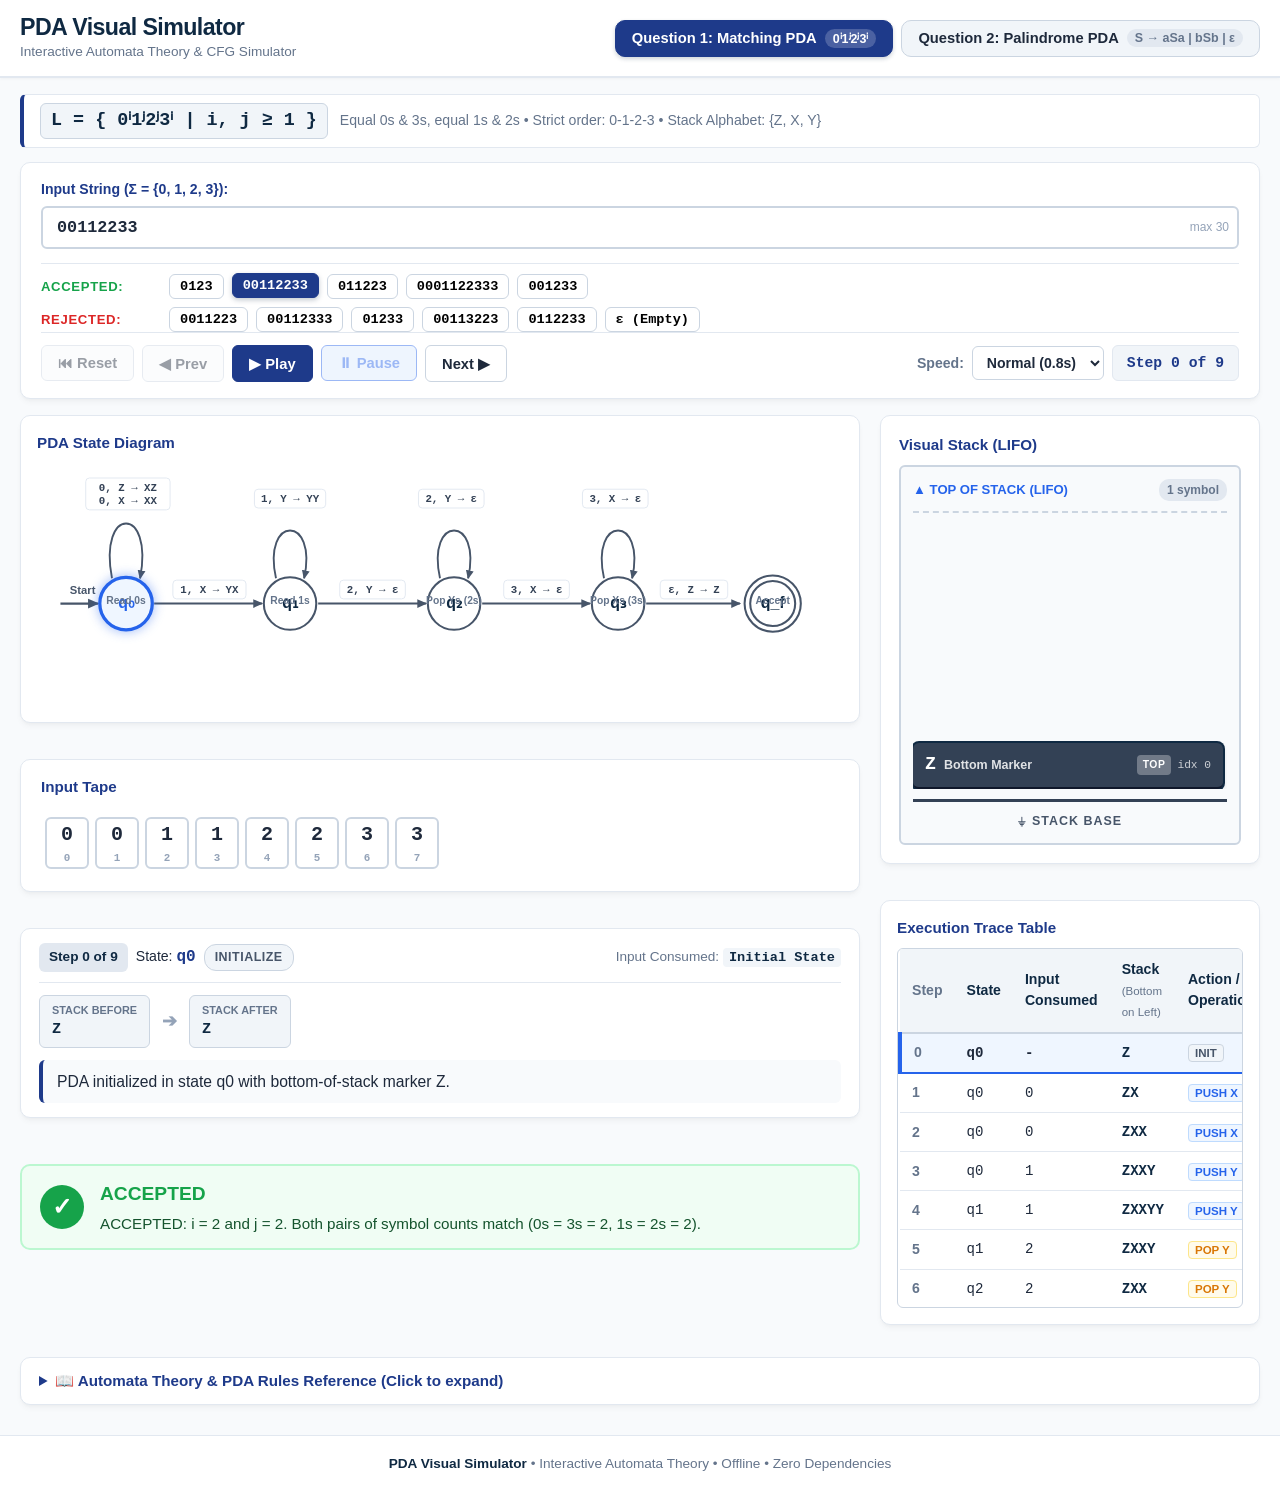
==== pda-visual-simulator/index.html @ b4f9d672 "Initial commit: PDA Visual Simulator (Matching PDA and Palindrome CFG-to-PDA)" ====
<!DOCTYPE html>
<html lang="en">
<head>
  <meta charset="UTF-8">
  <meta name="viewport" content="width=device-width, initial-scale=1.0">
  <title>PDA Visual Simulator — Interactive Automata Theory</title>
  <link rel="stylesheet" href="css/styles.css">
</head>
<body>

  <!-- Sleek Unified Header & Tabs -->
  <header class="app-header">
    <div class="container header-flex">
      <div class="header-brand">
        <h1 class="app-title">PDA Visual Simulator</h1>
        <p class="app-subtitle">Interactive Automata Theory &amp; CFG Simulator</p>
      </div>
      <nav class="tab-nav-wrapper">
        <button class="nav-tab-btn active" data-tab="matching" id="tab-btn-matching">
          <span>Question 1: Matching PDA</span>
          <span class="badge-pill">0ⁱ1ʲ2ʲ3ⁱ</span>
        </button>
        <button class="nav-tab-btn" data-tab="palindrome" id="tab-btn-palindrome">
          <span>Question 2: Palindrome PDA</span>
          <span class="badge-pill">S → aSa | bSb | ε</span>
        </button>
      </nav>
    </div>
  </header>

  <!-- Main Container -->
  <main class="container">

    <!-- ===================================================================
         TAB 1: QUESTION 1 — MATCHING PDA
         =================================================================== -->
    <section id="tab-panel-matching" class="tab-content-panel active">
      
      <!-- Compact Problem Strip -->
      <div class="problem-summary-strip">
        <div class="strip-left">
          <span class="math-definition">L = { 0ⁱ1ʲ2ʲ3ⁱ | i, j ≥ 1 }</span>
          <span class="strip-rule">Equal 0s &amp; 3s, equal 1s &amp; 2s &bull; Strict order: 0-1-2-3 &bull; Stack Alphabet: {Z, X, Y}</span>
        </div>
      </div>

      <!-- Controls & Input Bar -->
      <div class="card control-card">
        <div class="input-controls-row">
          <div class="input-group">
            <label for="input-matching" class="input-label">Input String (Σ = {0, 1, 2, 3}):</label>
            <div class="input-field-wrapper">
              <input type="text" id="input-matching" class="text-input" value="00112233" maxlength="30" placeholder="e.g. 00112233" spellcheck="false" autocomplete="off">
              <span class="char-limit-badge">max 30</span>
            </div>
          </div>
        </div>

        <!-- Clean Presets -->
        <div class="presets-section">
          <div class="preset-group-row">
            <span class="preset-title accepted">Accepted:</span>
            <button class="preset-btn preset-acc" data-tab="matching" data-value="0123">0123</button>
            <button class="preset-btn preset-acc" data-tab="matching" data-value="00112233">00112233</button>
            <button class="preset-btn preset-acc" data-tab="matching" data-value="011223">011223</button>
            <button class="preset-btn preset-acc" data-tab="matching" data-value="0001122333">0001122333</button>
            <button class="preset-btn preset-acc" data-tab="matching" data-value="001233">001233</button>
          </div>
          <div class="preset-group-row">
            <span class="preset-title rejected">Rejected:</span>
            <button class="preset-btn preset-rej" data-tab="matching" data-value="0011223">0011223</button>
            <button class="preset-btn preset-rej" data-tab="matching" data-value="00112333">00112333</button>
            <button class="preset-btn preset-rej" data-tab="matching" data-value="01233">01233</button>
            <button class="preset-btn preset-rej" data-tab="matching" data-value="00113223">00113223</button>
            <button class="preset-btn preset-rej" data-tab="matching" data-value="0112233">0112233</button>
            <button class="preset-btn preset-rej" data-tab="matching" data-value="">ε (Empty)</button>
          </div>
        </div>

        <!-- Playback Controls -->
        <div class="playback-controls-row">
          <div class="button-group">
            <button id="btn-reset-matching" class="btn" title="Reset (Esc)">⏮ Reset</button>
            <button id="btn-prev-matching" class="btn" title="Previous (Left Arrow)">◀ Prev</button>
            <button id="btn-play-matching" class="btn btn-primary" title="Play (Spacebar)">▶ Play</button>
            <button id="btn-pause-matching" class="btn" title="Pause (Spacebar)" disabled>⏸ Pause</button>
            <button id="btn-next-matching" class="btn" title="Next (Right Arrow)">Next ▶</button>
          </div>

          <div class="button-group">
            <div class="speed-control">
              <span>Speed:</span>
              <select id="speed-select-matching" class="speed-select">
                <option value="1500">Slow (1.5s)</option>
                <option value="800" selected>Normal (0.8s)</option>
                <option value="350">Fast (0.35s)</option>
              </select>
            </div>
            <div id="step-counter-matching" class="step-counter-tag">Step 0 of 0</div>
          </div>
        </div>
      </div>

      <!-- Simulation View Grid -->
      <div class="sim-grid">
        
        <!-- Left: Diagram, Tape, Step Info, Result -->
        <div class="sim-col-left">
          
          <div class="card diagram-card">
            <div class="card-title-compact">PDA State Diagram</div>
            <div id="diagram-matching"></div>
          </div>

          <div class="card tape-card">
            <div class="card-title-compact">Input Tape</div>
            <div id="tape-matching"></div>
          </div>

          <div class="card" style="padding:14px 18px;">
            <div id="step-info-matching"></div>
          </div>

          <div id="result-banner-matching"></div>

        </div>

        <!-- Right: Stack & Trace Table -->
        <div class="sim-col-right">

          <div class="card stack-card">
            <div class="card-title-compact">Visual Stack (LIFO)</div>
            <div id="stack-matching"></div>
          </div>

          <div class="card">
            <div class="card-title-compact">Execution Trace Table</div>
            <div id="trace-table-matching"></div>
          </div>

        </div>

      </div>

      <!-- Collapsible Educational Guide (Uncluttered) -->
      <details class="edu-details">
        <summary class="edu-summary">📖 Automata Theory &amp; PDA Rules Reference (Click to expand)</summary>
        <div class="edu-grid">
          <div class="edu-card">
            <h4>1. Language Definition</h4>
            <p><code>L = {0ⁱ1ʲ2ʲ3ⁱ | i, j ≥ 1}</code> requires nested balance: outer 0s match 3s, and inner 1s match 2s. At least one symbol from each group is required.</p>
          </div>
          <div class="edu-card">
            <h4>2. Why Stack is Needed</h4>
            <p>A finite automaton cannot count unbounded counts of <code>i</code> and <code>j</code>. An unbounded LIFO stack stores markers for 0s and 1s and pops them when reading 2s and 3s.</p>
          </div>
          <div class="edu-card">
            <h4>3. Role of Symbols X and Y</h4>
            <p>0s push <code>X</code> in <code>q0</code>. 1s push <code>Y</code> in <code>q1</code>. 2s pop <code>Y</code> in <code>q2</code>. 3s pop <code>X</code> in <code>q3</code>.</p>
          </div>
          <div class="edu-card">
            <h4>4. Acceptance Rule</h4>
            <p>Accepted when all symbols are consumed, all Ys and Xs popped, leaving marker <code>Z</code> to transition into <code>qf</code> via <code>(ε, Z → Z)</code>.</p>
          </div>
        </div>
      </details>

    </section>


    <!-- ===================================================================
         TAB 2: QUESTION 2 — PALINDROME PDA
         =================================================================== -->
    <section id="tab-panel-palindrome" class="tab-content-panel">

      <!-- Compact Problem Strip -->
      <div class="problem-summary-strip">
        <div class="strip-left">
          <span class="math-definition grammar-badge">S → aSa | bSb | ε</span>
          <span class="strip-rule">Generates even-length palindromes (length 2k) over {a, b} &bull; Stack Alphabet: {Z, S, a, b}</span>
        </div>
      </div>

      <!-- Controls & Input Bar -->
      <div class="card control-card">
        <div class="input-controls-row">
          <div class="input-group">
            <label for="input-palindrome" class="input-label">Input String (Σ = {a, b}):</label>
            <div class="input-field-wrapper">
              <input type="text" id="input-palindrome" class="text-input" value="abba" maxlength="30" placeholder="e.g. abba" spellcheck="false" autocomplete="off">
              <span class="char-limit-badge">max 30</span>
            </div>
          </div>
        </div>

        <!-- Clean Presets -->
        <div class="presets-section">
          <div class="preset-group-row">
            <span class="preset-title accepted">Accepted:</span>
            <button class="preset-btn preset-acc" data-tab="palindrome" data-value="">ε (Empty)</button>
            <button class="preset-btn preset-acc" data-tab="palindrome" data-value="aa">aa</button>
            <button class="preset-btn preset-acc" data-tab="palindrome" data-value="bb">bb</button>
            <button class="preset-btn preset-acc" data-tab="palindrome" data-value="abba">abba</button>
            <button class="preset-btn preset-acc" data-tab="palindrome" data-value="baab">baab</button>
            <button class="preset-btn preset-acc" data-tab="palindrome" data-value="aabbaa">aabbaa</button>
          </div>
          <div class="preset-group-row">
            <span class="preset-title rejected">Rejected:</span>
            <button class="preset-btn preset-rej" data-tab="palindrome" data-value="aba">aba (odd-length)</button>
            <button class="preset-btn preset-rej" data-tab="palindrome" data-value="abab">abab</button>
            <button class="preset-btn preset-rej" data-tab="palindrome" data-value="aabb">aabb</button>
            <button class="preset-btn preset-rej" data-tab="palindrome" data-value="abc">abc</button>
            <button class="preset-btn preset-rej" data-tab="palindrome" data-value="a">a</button>
          </div>
        </div>

        <!-- Playback Controls -->
        <div class="playback-controls-row">
          <div class="button-group">
            <button id="btn-reset-palindrome" class="btn" title="Reset (Esc)">⏮ Reset</button>
            <button id="btn-prev-palindrome" class="btn" title="Previous (Left Arrow)">◀ Prev</button>
            <button id="btn-play-palindrome" class="btn btn-primary" title="Play (Spacebar)">▶ Play</button>
            <button id="btn-pause-palindrome" class="btn" title="Pause (Spacebar)" disabled>⏸ Pause</button>
            <button id="btn-next-palindrome" class="btn" title="Next (Right Arrow)">Next ▶</button>
          </div>

          <div class="button-group">
            <div class="speed-control">
              <span>Speed:</span>
              <select id="speed-select-palindrome" class="speed-select">
                <option value="1500">Slow (1.5s)</option>
                <option value="800" selected>Normal (0.8s)</option>
                <option value="350">Fast (0.35s)</option>
              </select>
            </div>
            <div id="step-counter-palindrome" class="step-counter-tag">Step 0 of 0</div>
          </div>
        </div>
      </div>

      <!-- Palindrome Symmetry Mirror & Derivation (Compact Grid) -->
      <div class="pal-compact-row">
        <div class="card" style="flex:1; margin-bottom:14px; padding:12px 16px;">
          <div id="mirror-palindrome"></div>
        </div>
        <div class="card" style="flex:1; margin-bottom:14px; padding:12px 16px;">
          <div id="derivation-palindrome"></div>
        </div>
      </div>

      <!-- Simulation View Grid -->
      <div class="sim-grid">
        
        <!-- Left: Diagram, Tape, Step Info, Result -->
        <div class="sim-col-left">
          
          <div class="card diagram-card">
            <div class="card-title-compact">CFG-to-PDA 3-State Diagram</div>
            <div id="diagram-palindrome"></div>
          </div>

          <div class="card tape-card">
            <div class="card-title-compact">Input Tape</div>
            <div id="tape-palindrome"></div>
          </div>

          <div class="card" style="padding:14px 18px;">
            <div id="step-info-palindrome"></div>
          </div>

          <div id="result-banner-palindrome"></div>

        </div>

        <!-- Right: Stack & Trace Table -->
        <div class="sim-col-right">

          <div class="card stack-card">
            <div class="card-title-compact">Visual Stack (LIFO)</div>
            <div id="stack-palindrome"></div>
          </div>

          <div class="card">
            <div class="card-title-compact">Execution Trace Table</div>
            <div id="trace-table-palindrome"></div>
          </div>

        </div>

      </div>

      <!-- Collapsible Educational Guide -->
      <details class="edu-details">
        <summary class="edu-summary">📖 Theory &amp; Grammar Conversion Reference (Click to expand)</summary>
        <div class="edu-grid">
          <div class="edu-card">
            <h4>1. Context-Free Grammar</h4>
            <p><code>S → aSa | bSb | ε</code> generates palindromes by adding matching character pairs at both ends. Base case is <code>ε</code>.</p>
          </div>
          <div class="edu-card">
            <h4>2. Even-Length Constraint</h4>
            <p>Every step adds exactly 2 characters. Hence length is always <code>2k</code> (even). Odd palindromes like <code>aba</code> cannot be produced.</p>
          </div>
          <div class="edu-card">
            <h4>3. CFG to PDA Algorithm</h4>
            <p>Expansion: <code>(ε, A → α)</code> pops variable and pushes RHS. Terminal matching: <code>(a, a → ε)</code> matches input against stack top.</p>
          </div>
          <div class="edu-card">
            <h4>4. Non-determinism</h4>
            <p>The PDA decides when the middle is reached to apply <code>S → ε</code>. The simulator traces the valid accepting derivation path.</p>
          </div>
        </div>
      </details>

    </section>

  </main>

  <!-- App Footer -->
  <footer class="app-footer">
    <div class="container">
      <p><strong>PDA Visual Simulator</strong> &bull; Interactive Automata Theory &bull; Offline &bull; Zero Dependencies</p>
    </div>
  </footer>

  <!-- Scripts -->
  <script src="js/matching-pda.js"></script>
  <script src="js/palindrome-pda.js"></script>
  <script src="js/visualizer.js"></script>
  <script src="js/app.js"></script>
</body>
</html>
---- pda-visual-simulator/css/styles.css ----
/* ==========================================================================
   PDA Visual Simulator - Clean Educational Stylesheet
   Designed for Laptop Screens & Classroom Projectors
   ========================================================================== */

/* --- CSS Variables & Color Palette --- */
:root {
  --bg-app: #f8fafc;
  --bg-card: #ffffff;
  --bg-card-subtle: #f1f5f9;
  --border-color: #cbd5e1;
  --border-light: #e2e8f0;
  
  /* Primary & Text */
  --navy-dark: #0f2942;
  --navy-heading: #1e3a8a;
  --text-main: #1e293b;
  --text-muted: #64748b;
  --text-light: #94a3b8;

  /* Operation Accents */
  --color-push: #2563eb;       /* Blue for PUSH */
  --color-push-bg: #eff6ff;
  --color-push-border: #bfdbfe;
  
  --color-pop: #d97706;        /* Orange for POP */
  --color-pop-bg: #fffbeb;
  --color-pop-border: #fde68a;

  --color-accept: #16a34a;     /* Green for ACCEPTED */
  --color-accept-bg: #f0fdf4;
  --color-accept-border: #bbf7d0;

  --color-reject: #dc2626;     /* Red for REJECTED */
  --color-reject-bg: #fef2f2;
  --color-reject-border: #fecaca;

  /* Stack Block Colors */
  --stack-z-bg: #334155;
  --stack-z-text: #ffffff;
  --stack-x-bg: #2563eb;
  --stack-x-text: #ffffff;
  --stack-y-bg: #4f46e5;
  --stack-y-text: #ffffff;
  --stack-s-bg: #7c3aed;
  --stack-s-text: #ffffff;
  --stack-a-bg: #059669;
  --stack-a-text: #ffffff;
  --stack-b-bg: #d97706;
  --stack-b-text: #ffffff;

  /* Font Families */
  --font-sans: -apple-system, BlinkMacSystemFont, "Segoe UI", Roboto, "Helvetica Neue", Arial, sans-serif;
  --font-mono: ui-monospace, SFMono-Regular, Menlo, Monaco, Consolas, "Liberation Mono", "Courier New", monospace;

  /* Sizing & Transitions */
  --radius-sm: 6px;
  --radius-md: 10px;
  --radius-lg: 14px;
  --shadow-subtle: 0 1px 3px 0 rgba(0, 0, 0, 0.05), 0 1px 2px -1px rgba(0, 0, 0, 0.05);
  --shadow-card: 0 4px 6px -1px rgba(0, 0, 0, 0.04), 0 2px 4px -2px rgba(0, 0, 0, 0.04);
}

/* --- Base & Reset --- */
*, *::before, *::after {
  box-sizing: border-box;
  margin: 0;
  padding: 0;
}

body {
  font-family: var(--font-sans);
  background-color: var(--bg-app);
  color: var(--text-main);
  line-height: 1.5;
  -webkit-font-smoothing: antialiased;
  min-height: 100vh;
  display: flex;
  flex-direction: column;
}

.container {
  width: 100%;
  max-width: 1360px;
  margin: 0 auto;
  padding: 0 20px;
}

/* --- App Header & Unified Navigation --- */
.app-header {
  background-color: #ffffff;
  border-bottom: 2px solid var(--border-light);
  padding: 14px 0;
  position: sticky;
  top: 0;
  z-index: 50;
  box-shadow: 0 1px 3px rgba(0, 0, 0, 0.04);
}

.header-flex {
  display: flex;
  justify-content: space-between;
  align-items: center;
  flex-wrap: wrap;
  gap: 12px;
}

.header-brand .app-title {
  color: var(--navy-dark);
  font-size: 1.45rem;
  font-weight: 800;
  letter-spacing: -0.025em;
  line-height: 1.2;
}

.header-brand .app-subtitle {
  color: var(--text-muted);
  font-size: 0.85rem;
  font-weight: 500;
}

.tab-nav-wrapper {
  display: flex;
  gap: 8px;
}

.nav-tab-btn {
  background: var(--bg-card-subtle);
  border: 1px solid var(--border-color);
  color: var(--text-main);
  padding: 8px 16px;
  border-radius: var(--radius-md);
  font-size: 0.92rem;
  font-weight: 600;
  cursor: pointer;
  display: flex;
  align-items: center;
  gap: 8px;
  transition: all 0.15s ease-in-out;
}

.nav-tab-btn:hover {
  background: #e2e8f0;
  border-color: #94a3b8;
}

.nav-tab-btn.active {
  background: var(--navy-heading);
  color: #ffffff;
  border-color: var(--navy-heading);
  box-shadow: 0 2px 4px rgba(15, 41, 66, 0.2);
}

.nav-tab-btn .badge-pill {
  font-size: 0.78rem;
  padding: 2px 8px;
  border-radius: 10px;
  background: rgba(255, 255, 255, 0.2);
  color: inherit;
}

.nav-tab-btn:not(.active) .badge-pill {
  background: #e2e8f0;
  color: var(--text-muted);
}

/* --- Tab Content Visibility --- */
.tab-content-panel {
  display: none;
  padding: 16px 0 30px 0;
}

.tab-content-panel.active {
  display: block;
}

/* --- Card Structure --- */
.card {
  background: var(--bg-card);
  border: 1px solid var(--border-light);
  border-radius: var(--radius-md);
  padding: 16px;
  margin-bottom: 16px;
  box-shadow: var(--shadow-card);
}

.card-title {
  color: var(--navy-heading);
  font-size: 1.15rem;
  font-weight: 700;
  margin-bottom: 10px;
  display: flex;
  align-items: center;
  justify-content: space-between;
}

.card-title-compact {
  color: var(--navy-heading);
  font-size: 0.95rem;
  font-weight: 700;
  margin-bottom: 8px;
}

/* --- Compact Problem Strip --- */
.problem-summary-strip {
  display: flex;
  align-items: center;
  justify-content: space-between;
  flex-wrap: wrap;
  gap: 10px;
  background: #ffffff;
  border: 1px solid var(--border-light);
  border-left: 4px solid var(--navy-heading);
  border-radius: var(--radius-sm);
  padding: 8px 16px;
  margin-bottom: 14px;
}

.strip-left {
  display: flex;
  align-items: center;
  gap: 12px;
  flex-wrap: wrap;
}

.strip-rule {
  font-size: 0.88rem;
  color: var(--text-muted);
  font-weight: 500;
}

.math-definition {
  font-size: 1.15rem;
  font-weight: 700;
  color: var(--navy-dark);
  font-family: var(--font-mono);
  background: #f1f5f9;
  display: inline-block;
  padding: 3px 10px;
  border-radius: var(--radius-sm);
  border: 1px solid var(--border-color);
}

.grammar-badge {
  color: #6b21a8;
  background: #f3e8ff;
  border-color: #d8b4fe;
}

.pal-compact-row {
  display: flex;
  gap: 14px;
}

@media (max-width: 800px) {
  .pal-compact-row {
    flex-direction: column;
  }
}

/* --- Interactive Control Bar --- */
.control-card {
  padding: 16px 20px;
}

.input-controls-row {
  display: flex;
  flex-wrap: wrap;
  gap: 16px;
  align-items: flex-end;
  margin-bottom: 14px;
}

.input-group {
  flex: 1;
  min-width: 280px;
}

.input-label {
  display: block;
  font-size: 0.88rem;
  font-weight: 700;
  color: var(--navy-heading);
  margin-bottom: 6px;
}

.input-field-wrapper {
  display: flex;
  align-items: center;
  position: relative;
}

.text-input {
  width: 100%;
  font-family: var(--font-mono);
  font-size: 1.05rem;
  font-weight: 600;
  padding: 10px 14px;
  border: 2px solid var(--border-color);
  border-radius: var(--radius-sm);
  color: var(--text-main);
  background: #ffffff;
  transition: border-color 0.15s ease;
}

.text-input:focus {
  outline: none;
  border-color: var(--color-push);
  box-shadow: 0 0 0 3px rgba(37, 99, 235, 0.15);
}

.char-limit-badge {
  position: absolute;
  right: 10px;
  font-size: 0.75rem;
  color: var(--text-light);
  font-weight: 500;
  pointer-events: none;
}

/* Playback Control Buttons */
.playback-controls-row {
  display: flex;
  flex-wrap: wrap;
  align-items: center;
  justify-content: space-between;
  gap: 14px;
  padding-top: 12px;
  border-top: 1px solid var(--border-light);
}

.button-group {
  display: flex;
  flex-wrap: wrap;
  gap: 8px;
  align-items: center;
}

.btn {
  font-family: var(--font-sans);
  font-size: 0.92rem;
  font-weight: 600;
  padding: 9px 16px;
  border-radius: var(--radius-sm);
  border: 1px solid var(--border-color);
  background: #ffffff;
  color: var(--text-main);
  cursor: pointer;
  display: inline-flex;
  align-items: center;
  gap: 6px;
  transition: all 0.15s ease;
  user-select: none;
}

.btn:hover:not(:disabled) {
  background: #f1f5f9;
  border-color: #94a3b8;
}

.btn:active:not(:disabled) {
  transform: translateY(1px);
}

.btn:disabled {
  opacity: 0.45;
  cursor: not-allowed;
  background: #f8fafc;
}

.btn-primary {
  background: var(--navy-heading);
  color: #ffffff;
  border-color: var(--navy-heading);
}

.btn-primary:hover:not(:disabled) {
  background: #172554;
  border-color: #172554;
}

.btn.active-mode {
  background: #dbeafe;
  border-color: var(--color-push);
  color: var(--color-push);
}

.speed-control {
  display: flex;
  align-items: center;
  gap: 8px;
  font-size: 0.88rem;
  font-weight: 600;
  color: var(--text-muted);
}

.speed-select {
  padding: 7px 10px;
  border-radius: var(--radius-sm);
  border: 1px solid var(--border-color);
  background: #ffffff;
  font-size: 0.88rem;
  font-weight: 600;
  color: var(--text-main);
  cursor: pointer;
}

.step-counter-tag {
  font-family: var(--font-mono);
  font-size: 0.92rem;
  font-weight: 700;
  color: var(--navy-heading);
  background: var(--bg-card-subtle);
  padding: 6px 14px;
  border-radius: var(--radius-sm);
  border: 1px solid var(--border-light);
}

/* Preset Buttons */
.presets-section {
  margin-top: 12px;
  padding-top: 10px;
  border-top: 1px solid var(--border-light);
  display: flex;
  flex-direction: column;
  gap: 8px;
}

.preset-group-row {
  display: flex;
  flex-wrap: wrap;
  align-items: center;
  gap: 8px;
}

.preset-title {
  font-size: 0.82rem;
  font-weight: 700;
  color: var(--text-muted);
  min-width: 120px;
  text-transform: uppercase;
  letter-spacing: 0.05em;
}

.preset-title.accepted {
  color: var(--color-accept);
}

.preset-title.rejected {
  color: var(--color-reject);
}

.preset-btn {
  font-family: var(--font-mono);
  font-size: 0.85rem;
  font-weight: 600;
  padding: 4px 10px;
  border-radius: var(--radius-sm);
  border: 1px solid var(--border-color);
  background: #ffffff;
  cursor: pointer;
  transition: all 0.12s ease;
}

.preset-btn.preset-acc:hover {
  background: var(--color-accept-bg);
  border-color: var(--color-accept-border);
  color: var(--color-accept);
}

.preset-btn.preset-rej:hover {
  background: var(--color-reject-bg);
  border-color: var(--color-reject-border);
  color: var(--color-reject);
}

.preset-btn.active-preset {
  background: var(--navy-heading) !important;
  color: #ffffff !important;
  border-color: var(--navy-heading) !important;
  box-shadow: 0 2px 5px rgba(15, 41, 66, 0.25);
  transform: translateY(-1px);
}

/* --- Simulation Layout Grid --- */
.sim-grid {
  display: grid;
  grid-template-columns: 1fr 380px;
  gap: 20px;
}

@media (max-width: 1024px) {
  .sim-grid {
    grid-template-columns: 1fr;
  }
}

.sim-col-left {
  display: flex;
  flex-direction: column;
  gap: 20px;
}

.sim-col-right {
  display: flex;
  flex-direction: column;
  gap: 20px;
}

/* --- SVG State Diagram --- */
.diagram-card {
  padding: 16px;
  background: #ffffff;
  overflow-x: auto;
}

.pda-svg {
  width: 100%;
  height: auto;
  min-width: 650px;
  display: block;
}

/* State circles */
.state-circle {
  fill: #ffffff;
  stroke: #475569;
  stroke-width: 2.2;
  transition: all 0.2s ease;
}

.state-text {
  font-family: var(--font-sans);
  font-size: 17px;
  font-weight: 800;
  fill: #0f2942;
  user-select: none;
}

.state-sublabel {
  font-family: var(--font-sans);
  font-size: 11px;
  font-weight: 600;
  fill: var(--text-muted);
  user-select: none;
}

.svg-state .state-circle {
  transition: fill 0.25s ease, stroke 0.25s ease, stroke-width 0.25s ease, filter 0.25s ease;
}

.svg-state.active-state .state-circle {
  fill: #eff6ff;
  stroke: var(--color-push);
  stroke-width: 3.5;
  filter: drop-shadow(0 0 6px rgba(37, 99, 235, 0.45));
}

.svg-state.active-state .state-text {
  fill: var(--color-push);
  font-weight: 800;
}

.svg-state.pulse {
  animation: stateHalo 1.4s ease-in-out infinite alternate;
}

@keyframes stateHalo {
  from {
    filter: drop-shadow(0 0 3px rgba(37, 99, 235, 0.3));
  }
  to {
    filter: drop-shadow(0 0 9px rgba(37, 99, 235, 0.65));
  }
}

/* Transition labels and paths */
.label-bg {
  fill: #ffffff;
  stroke: #e2e8f0;
  stroke-width: 1;
  transition: fill 0.2s ease, stroke 0.2s ease;
}

.trans-label {
  font-family: var(--font-mono);
  font-size: 11.5px;
  font-weight: 700;
  fill: #334155;
  user-select: none;
  transition: fill 0.2s ease;
}

.start-label {
  font-family: var(--font-sans);
  font-size: 12px;
  font-weight: 700;
  fill: #475569;
}

.svg-transition.active-transition path,
.svg-transition.active-transition line {
  stroke: #2563eb !important;
  stroke-width: 3.5 !important;
  stroke-dasharray: 6 3;
  animation: dashFlow 0.8s linear infinite;
}

@keyframes dashFlow {
  from { stroke-dashoffset: 18; }
  to { stroke-dashoffset: 0; }
}

.svg-transition.active-transition .label-bg {
  fill: #eff6ff;
  stroke: var(--color-push);
  stroke-width: 1.5;
  filter: drop-shadow(0 2px 4px rgba(37, 99, 235, 0.2));
}

.svg-transition.active-transition .trans-label {
  fill: var(--color-push);
  font-weight: 800;
}

/* --- Input Tape Visualization --- */
.tape-card {
  padding: 16px 20px;
}

.tape-wrapper {
  display: flex;
  gap: 6px;
  overflow-x: auto;
  padding: 10px 4px 6px 4px;
}

.tape-cell {
  position: relative;
  min-width: 44px;
  height: 52px;
  background: #ffffff;
  border: 2px solid var(--border-color);
  border-radius: var(--radius-sm);
  display: flex;
  flex-direction: column;
  align-items: center;
  justify-content: center;
  font-family: var(--font-mono);
  transition: all 0.15s ease;
}

.tape-cell .tape-char {
  font-size: 1.25rem;
  font-weight: 700;
  color: var(--text-main);
}

.tape-cell .tape-index {
  font-size: 0.68rem;
  color: var(--text-light);
  font-weight: 600;
}

.tape-cell.upcoming {
  background: #ffffff;
}

.tape-cell.consumed {
  background: #f1f5f9;
  border-color: #cbd5e1;
  opacity: 0.65;
}

.tape-cell.consumed .tape-char {
  color: var(--text-muted);
}

.tape-cell.consumed .cell-status-icon {
  position: absolute;
  top: 2px;
  right: 4px;
  font-size: 0.65rem;
  color: var(--color-accept);
  font-weight: 800;
}

.tape-cell.active {
  border-color: var(--color-push);
  background: #eff6ff;
  box-shadow: 0 0 0 2px rgba(37, 99, 235, 0.2);
}

.tape-cell.active .tape-char {
  color: var(--color-push);
}

.tape-head-pointer {
  position: absolute;
  top: -24px;
  display: flex;
  flex-direction: column;
  align-items: center;
  pointer-events: none;
}

.tape-head-pointer .pointer-arrow {
  color: var(--color-push);
  font-size: 0.85rem;
  line-height: 1;
}

.tape-head-pointer .pointer-text {
  font-family: var(--font-sans);
  font-size: 0.62rem;
  font-weight: 800;
  color: #ffffff;
  background: var(--color-push);
  padding: 1px 4px;
  border-radius: 3px;
  letter-spacing: 0.05em;
  margin-top: -2px;
}

.tape-cell.current-epsilon {
  min-width: 90px;
  padding: 0 8px;
}

.tape-cell.current-epsilon .tape-sub {
  font-size: 0.72rem;
  color: var(--text-muted);
}

/* --- Vertical Visual Stack --- */
.stack-card {
  padding: 18px;
}

.stack-box {
  display: flex;
  flex-direction: column;
  background: #f8fafc;
  border: 2px solid var(--border-color);
  border-radius: var(--radius-sm);
  padding: 12px;
  min-height: 380px;
}

.stack-top-header {
  display: flex;
  justify-content: space-between;
  align-items: center;
  padding-bottom: 10px;
  margin-bottom: 10px;
  border-bottom: 2px dashed var(--border-color);
}

.stack-top-badge {
  font-size: 0.82rem;
  font-weight: 800;
  color: var(--color-push);
  display: flex;
  align-items: center;
  gap: 4px;
}

.stack-count-badge {
  font-size: 0.75rem;
  font-weight: 700;
  background: #e2e8f0;
  color: var(--text-muted);
  padding: 2px 8px;
  border-radius: 10px;
}

.stack-elements-container {
  flex: 1;
  display: flex;
  flex-direction: column;
  gap: 6px;
  justify-content: flex-end;
  min-height: 260px;
  max-height: 440px;
  overflow-y: auto;
  padding-right: 4px;
}

@keyframes blockPushSlide {
  0% {
    opacity: 0;
    transform: translateY(-16px) scale(0.95);
  }
  60% {
    transform: translateY(2px) scale(1.02);
  }
  100% {
    opacity: 1;
    transform: translateY(0) scale(1);
  }
}

.stack-block {
  display: flex;
  justify-content: space-between;
  align-items: center;
  padding: 8px 12px;
  border-radius: var(--radius-sm);
  font-family: var(--font-mono);
  box-shadow: 0 1px 2px rgba(0, 0, 0, 0.06);
  transition: transform 0.2s cubic-bezier(0.16, 1, 0.3, 1), box-shadow 0.2s ease;
}

.stack-block.anim-push {
  animation: blockPushSlide 0.35s cubic-bezier(0.16, 1, 0.3, 1) forwards;
}

.stack-block.anim-top-focus {
  box-shadow: 0 0 0 2px var(--color-push), 0 3px 8px rgba(37, 99, 235, 0.25);
}

.stack-block .block-left {
  display: flex;
  align-items: center;
  gap: 8px;
}

.stack-block .block-symbol {
  font-size: 1.15rem;
  font-weight: 800;
}

.stack-block .block-desc {
  font-family: var(--font-sans);
  font-size: 0.78rem;
  opacity: 0.85;
  font-weight: 600;
}

.stack-block .block-right {
  display: flex;
  align-items: center;
  gap: 6px;
}

.stack-block .top-tag {
  font-family: var(--font-sans);
  font-size: 0.65rem;
  font-weight: 800;
  background: rgba(255, 255, 255, 0.3);
  padding: 2px 6px;
  border-radius: 4px;
  letter-spacing: 0.05em;
}

.stack-block .block-level {
  font-size: 0.7rem;
  opacity: 0.75;
}

/* Stack block colors */
.block-bottom-z {
  background: var(--stack-z-bg);
  color: var(--stack-z-text);
  border-bottom: 2px solid #0f172a;
}

.block-x {
  background: var(--stack-x-bg);
  color: var(--stack-x-text);
}

.block-y {
  background: var(--stack-y-bg);
  color: var(--stack-y-text);
}

.block-s {
  background: var(--stack-s-bg);
  color: var(--stack-s-text);
}

.block-a {
  background: var(--stack-a-bg);
  color: var(--stack-a-text);
}

.block-b {
  background: var(--stack-b-bg);
  color: var(--stack-b-text);
}

.stack-block.is-top-element {
  box-shadow: 0 0 0 2px #0f2942, 0 3px 6px rgba(0, 0, 0, 0.15);
}

.stack-base {
  margin-top: 10px;
  padding-top: 10px;
  border-top: 3px solid #334155;
  text-align: center;
  font-size: 0.78rem;
  font-weight: 800;
  color: #475569;
  letter-spacing: 0.08em;
  display: flex;
  align-items: center;
  justify-content: center;
  gap: 6px;
}

/* --- Step Information Card --- */
.step-card {
  display: flex;
  flex-direction: column;
  gap: 12px;
  min-height: 125px;
}

.step-card-header {
  display: flex;
  flex-wrap: wrap;
  justify-content: space-between;
  align-items: center;
  gap: 10px;
  padding-bottom: 10px;
  border-bottom: 1px solid var(--border-light);
}

.step-badge-group {
  display: flex;
  flex-wrap: wrap;
  align-items: center;
  gap: 8px;
}

.step-number-badge {
  font-size: 0.85rem;
  font-weight: 700;
  color: var(--navy-dark);
  background: #e2e8f0;
  padding: 4px 10px;
  border-radius: var(--radius-sm);
}

.state-badge {
  font-size: 0.88rem;
  color: var(--text-main);
}

.state-badge strong {
  color: var(--navy-heading);
  font-family: var(--font-mono);
  font-size: 1rem;
}

.next-state-badge strong {
  color: var(--color-push);
  font-family: var(--font-mono);
}

.step-input-badge {
  font-size: 0.85rem;
  color: var(--text-muted);
}

.step-input-badge .val {
  font-family: var(--font-mono);
  font-weight: 700;
  color: var(--navy-dark);
  background: var(--bg-card-subtle);
  padding: 2px 6px;
  border-radius: 4px;
}

/* Operation Badges */
.op-badge {
  font-size: 0.78rem;
  font-weight: 800;
  padding: 3px 10px;
  border-radius: 12px;
  letter-spacing: 0.04em;
  text-transform: uppercase;
}

.badge-init {
  background: #f1f5f9;
  color: #475569;
  border: 1px solid #cbd5e1;
}

.badge-push {
  background: var(--color-push-bg);
  color: var(--color-push);
  border: 1px solid var(--color-push-border);
}

.badge-pop {
  background: var(--color-pop-bg);
  color: var(--color-pop);
  border: 1px solid var(--color-pop-border);
}

.badge-accept {
  background: var(--color-accept-bg);
  color: var(--color-accept);
  border: 1px solid var(--color-accept-border);
}

.badge-reject {
  background: var(--color-reject-bg);
  color: var(--color-reject);
  border: 1px solid var(--color-reject-border);
}

.step-card-body {
  display: flex;
  flex-direction: column;
  gap: 12px;
}

.step-stack-transition {
  display: flex;
  align-items: center;
  gap: 12px;
}

.stack-box-pill {
  background: var(--bg-card-subtle);
  border: 1px solid var(--border-color);
  border-radius: var(--radius-sm);
  padding: 6px 12px;
  display: flex;
  flex-direction: column;
}

.stack-box-pill .pill-label {
  font-size: 0.68rem;
  color: var(--text-muted);
  font-weight: 700;
  text-transform: uppercase;
}

.stack-box-pill .pill-val {
  font-family: var(--font-mono);
  font-size: 0.95rem;
  font-weight: 700;
  color: var(--navy-dark);
}

.transition-arrow {
  color: var(--text-light);
  font-weight: 700;
  font-size: 1.1rem;
}

.step-explanation {
  font-size: 0.98rem;
  line-height: 1.5;
  color: var(--text-main);
  background: #f8fafc;
  padding: 10px 14px;
  border-radius: var(--radius-sm);
  border-left: 4px solid var(--navy-heading);
}

/* --- Trace Table --- */
.trace-table-container {
  overflow-x: auto;
  max-height: 360px;
  overflow-y: auto;
  border: 1px solid var(--border-color);
  border-radius: var(--radius-sm);
}

.trace-table {
  width: 100%;
  border-collapse: collapse;
  font-size: 0.88rem;
  text-align: left;
}

.trace-table th {
  background: #f1f5f9;
  color: var(--navy-dark);
  font-weight: 700;
  padding: 10px 12px;
  position: sticky;
  top: 0;
  z-index: 10;
  border-bottom: 2px solid var(--border-color);
}

.trace-table th .sub {
  font-size: 0.72rem;
  color: var(--text-muted);
  font-weight: normal;
}

.trace-table td {
  padding: 8px 12px;
  border-bottom: 1px solid var(--border-light);
  cursor: pointer;
}

.trace-table tr:hover td {
  background: #f8fafc;
}

.trace-table tr.active-row td {
  background: #eff6ff;
  border-top: 2px solid var(--color-push);
  border-bottom: 2px solid var(--color-push);
  font-weight: 600;
}

.trace-table tr.active-row td:first-child {
  border-left: 4px solid var(--color-push);
}

.trace-table .col-step {
  width: 60px;
  font-weight: 700;
  color: var(--text-muted);
}

.trace-table .col-state {
  width: 75px;
}

.trace-table .col-input {
  width: 110px;
}

.trace-table .col-stack {
  width: 160px;
}

.trace-table .stack-code {
  font-family: var(--font-mono);
  font-weight: 700;
  color: var(--navy-dark);
}

.trace-table .table-op-badge {
  font-size: 0.72rem;
  font-weight: 800;
  padding: 2px 6px;
  border-radius: 4px;
  margin-right: 6px;
}

.trace-table .action-summary {
  color: var(--text-muted);
  font-size: 0.82rem;
}

/* --- Palindrome Mirror Widget --- */
.palindrome-mirror-box {
  background: #ffffff;
  border: 1px solid var(--border-color);
  border-radius: var(--radius-sm);
  padding: 14px 18px;
}

.mirror-header {
  display: flex;
  justify-content: space-between;
  align-items: center;
  margin-bottom: 12px;
}

.mirror-title {
  font-size: 0.95rem;
  font-weight: 700;
  color: var(--navy-heading);
}

.mirror-len-badge {
  font-size: 0.78rem;
  font-weight: 700;
  background: var(--bg-card-subtle);
  padding: 3px 8px;
  border-radius: 6px;
}

.mirror-rows {
  display: flex;
  flex-direction: column;
  gap: 8px;
  margin-bottom: 14px;
}

.mirror-row {
  display: flex;
  align-items: center;
  gap: 12px;
}

.mirror-row .row-label {
  width: 65px;
  font-size: 0.85rem;
  font-weight: 700;
  color: var(--text-muted);
}

.char-cells {
  display: flex;
  gap: 6px;
  flex-wrap: wrap;
}

.mirror-char {
  width: 32px;
  height: 32px;
  display: inline-flex;
  align-items: center;
  justify-content: center;
  font-family: var(--font-mono);
  font-size: 1rem;
  font-weight: 700;
  border-radius: var(--radius-sm);
  border: 1.5px solid var(--border-color);
  background: #ffffff;
}

.mirror-char.match-cell {
  background: var(--color-accept-bg);
  border-color: var(--color-accept-border);
  color: var(--color-accept);
}

.mirror-char.mismatch-cell {
  background: var(--color-reject-bg);
  border-color: var(--color-reject-border);
  color: var(--color-reject);
}

.mirror-char.center-cell {
  background: #fffbeb;
  border-color: #fde68a;
  color: #b45309;
}

.mirror-note {
  font-size: 0.92rem;
  padding: 10px 14px;
  border-radius: var(--radius-sm);
  display: flex;
  align-items: flex-start;
  gap: 10px;
}

.note-success {
  background: var(--color-accept-bg);
  border-left: 4px solid var(--color-accept);
  color: #14532d;
}

.note-warning {
  background: #fffbeb;
  border-left: 4px solid #f59e0b;
  color: #78350f;
}

.note-error {
  background: var(--color-reject-bg);
  border-left: 4px solid var(--color-reject);
  color: #7f1d1d;
}

/* --- Derivation Progress --- */
.derivation-box {
  background: #ffffff;
  border: 1px solid var(--border-color);
  border-radius: var(--radius-sm);
  padding: 14px 18px;
}

.derivation-title {
  font-size: 0.92rem;
  font-weight: 700;
  color: var(--navy-heading);
  margin-bottom: 10px;
}

.derivation-chain {
  display: flex;
  flex-wrap: wrap;
  align-items: center;
  gap: 8px;
}

.derivation-step {
  display: flex;
  flex-direction: column;
  background: var(--bg-card-subtle);
  border: 1px solid var(--border-color);
  border-radius: var(--radius-sm);
  padding: 4px 10px;
}

.derivation-step .step-num {
  font-size: 0.65rem;
  color: var(--text-muted);
  font-weight: 600;
}

.derivation-step .derivation-code {
  font-family: var(--font-mono);
  font-size: 0.95rem;
  font-weight: 700;
  color: #6b21a8;
}

.derivation-arrow {
  color: var(--text-muted);
  font-weight: 700;
  font-size: 1.1rem;
}

.no-derivation-msg {
  color: var(--color-reject);
  font-size: 0.88rem;
  font-style: italic;
}

/* --- Final Result Banner --- */
@keyframes bannerFadeIn {
  from {
    opacity: 0.7;
    transform: translateY(4px);
  }
  to {
    opacity: 1;
    transform: translateY(0);
  }
}

.result-banner {
  display: flex;
  align-items: center;
  gap: 16px;
  padding: 14px 18px;
  border-radius: var(--radius-md);
  margin-top: 10px;
  min-height: 68px;
  animation: bannerFadeIn 0.25s ease-out;
}

.result-banner .result-icon-circle {
  width: 44px;
  height: 44px;
  border-radius: 50%;
  display: flex;
  align-items: center;
  justify-content: center;
  font-size: 1.5rem;
  font-weight: 900;
  color: #ffffff;
  flex-shrink: 0;
}

.result-banner .result-heading {
  font-size: 1.2rem;
  font-weight: 800;
  margin-bottom: 4px;
}

.result-banner .result-text {
  font-size: 0.95rem;
  line-height: 1.4;
}

.result-accepted {
  background: var(--color-accept-bg);
  border: 2px solid var(--color-accept-border);
  color: #14532d;
}

.result-accepted .result-icon-circle {
  background: var(--color-accept);
}

.result-accepted .result-heading {
  color: var(--color-accept);
}

.result-rejected {
  background: var(--color-reject-bg);
  border: 2px solid var(--color-reject-border);
  color: #7f1d1d;
}

.result-rejected .result-icon-circle {
  background: var(--color-reject);
}

.result-rejected .result-heading {
  color: var(--color-reject);
}

/* --- Collapsible Educational Details --- */
.edu-details {
  background: #ffffff;
  border: 1px solid var(--border-light);
  border-radius: var(--radius-md);
  margin-top: 16px;
  padding: 12px 18px;
  box-shadow: var(--shadow-card);
}

.edu-summary {
  font-size: 0.95rem;
  font-weight: 700;
  color: var(--navy-heading);
  cursor: pointer;
  user-select: none;
  outline: none;
}

.edu-summary:hover {
  color: var(--color-push);
}

.edu-details[open] .edu-summary {
  margin-bottom: 14px;
  padding-bottom: 10px;
  border-bottom: 1px solid var(--border-light);
}

.edu-grid {
  display: grid;
  grid-template-columns: repeat(auto-fit, minmax(280px, 1fr));
  gap: 14px;
  margin-top: 10px;
}

.edu-card {
  background: #ffffff;
  border: 1px solid var(--border-light);
  border-radius: var(--radius-sm);
  padding: 16px 18px;
  border-top: 3px solid var(--navy-heading);
}

.edu-card h4 {
  color: var(--navy-heading);
  font-size: 1.05rem;
  font-weight: 700;
  margin-bottom: 8px;
  display: flex;
  align-items: center;
  gap: 6px;
}

.edu-card p {
  color: var(--text-main);
  font-size: 0.92rem;
  line-height: 1.5;
  margin-bottom: 8px;
}

.edu-card code {
  font-family: var(--font-mono);
  background: var(--bg-card-subtle);
  padding: 2px 6px;
  border-radius: 4px;
  font-size: 0.88rem;
  color: var(--navy-dark);
}

/* --- App Footer --- */
.app-footer {
  margin-top: auto;
  background: #ffffff;
  border-top: 1px solid var(--border-light);
  padding: 18px 0;
  text-align: center;
  font-size: 0.85rem;
  color: var(--text-muted);
}

.app-footer strong {
  color: var(--navy-dark);
}
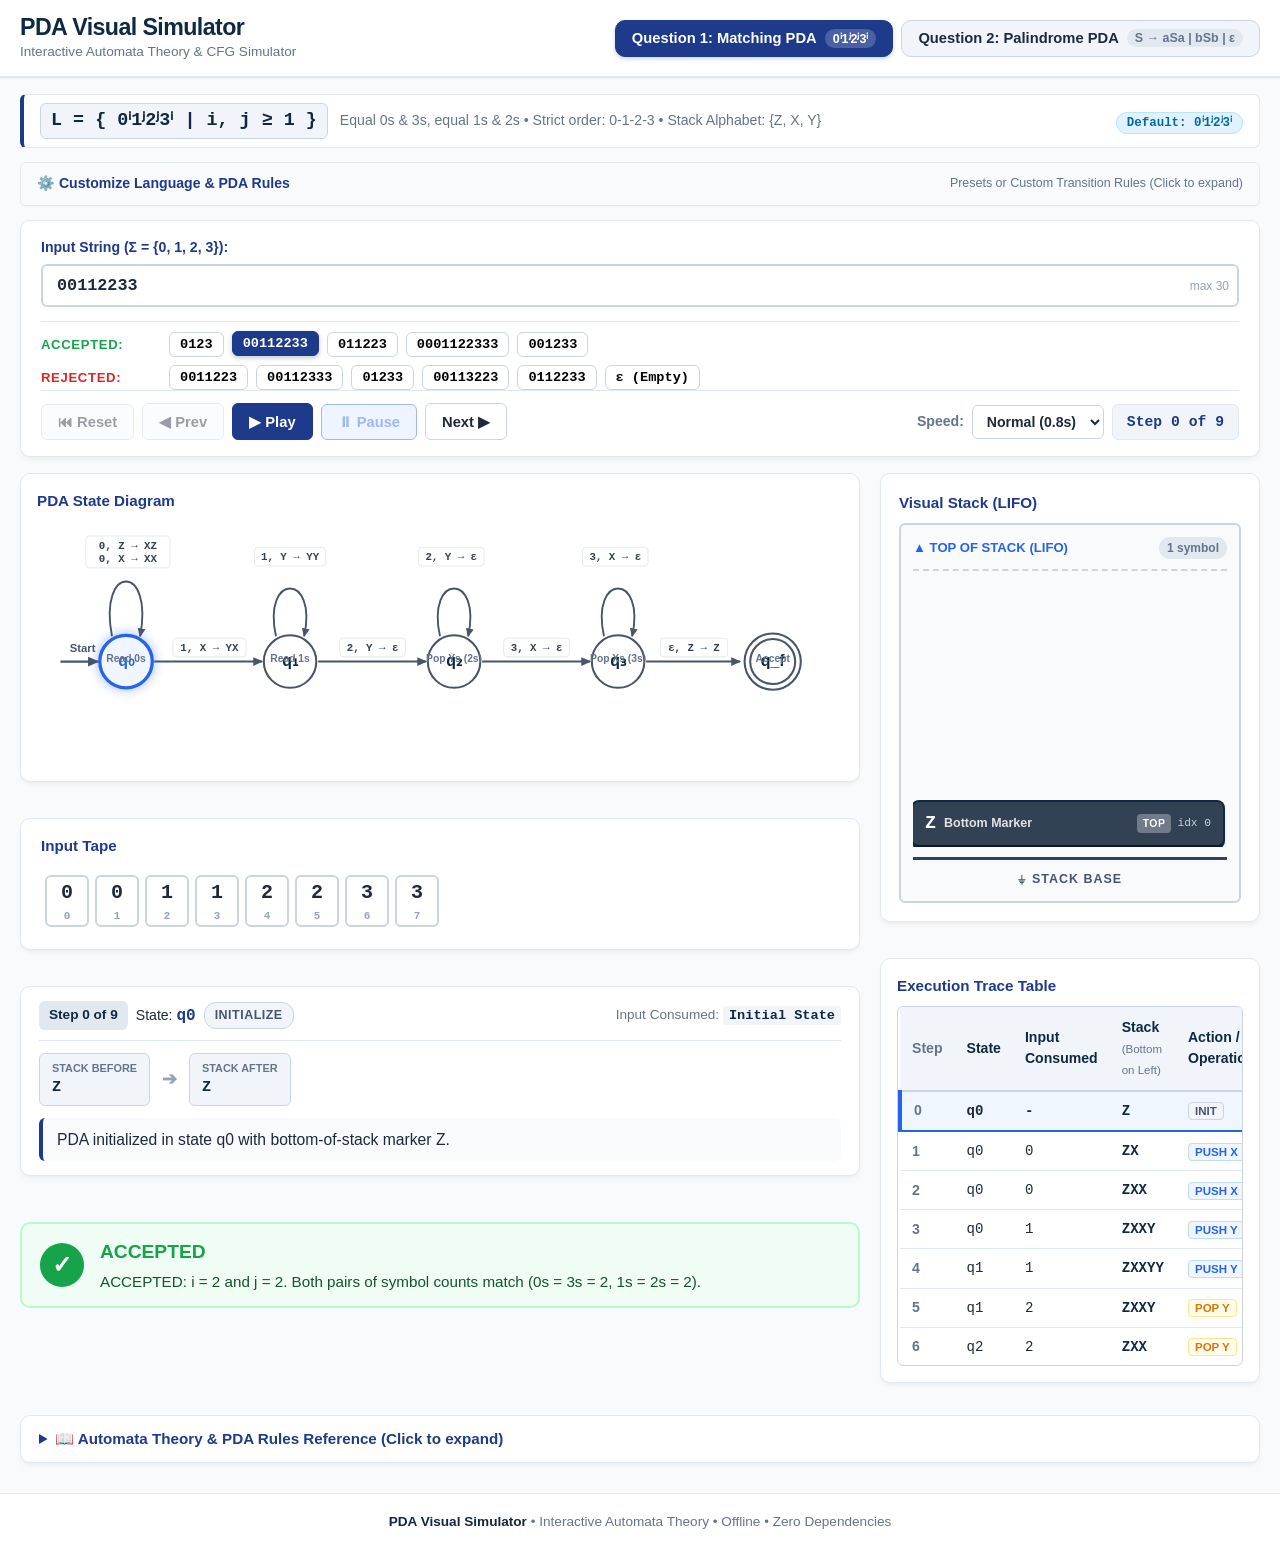
==== commit 05fe8c56: "Add configurable PDA rules, CFG grammar editor, and presets while preserving default assignment" ====
--- a/pda-visual-simulator/index.html
+++ b/pda-visual-simulator/index.html
@@ -39,10 +39,52 @@
       <!-- Compact Problem Strip -->
       <div class="problem-summary-strip">
         <div class="strip-left">
-          <span class="math-definition">L = { 0ⁱ1ʲ2ʲ3ⁱ | i, j ≥ 1 }</span>
-          <span class="strip-rule">Equal 0s &amp; 3s, equal 1s &amp; 2s &bull; Strict order: 0-1-2-3 &bull; Stack Alphabet: {Z, X, Y}</span>
-        </div>
-      </div>
+          <span class="math-definition" id="math-eq-matching">L = { 0ⁱ1ʲ2ʲ3ⁱ | i, j ≥ 1 }</span>
+          <span class="strip-rule" id="strip-desc-matching">Equal 0s &amp; 3s, equal 1s &amp; 2s &bull; Strict order: 0-1-2-3 &bull; Stack Alphabet: {Z, X, Y}</span>
+        </div>
+        <div class="strip-right">
+          <span class="config-active-badge" id="config-badge-matching">Default: 0ⁱ1ʲ2ʲ3ⁱ</span>
+        </div>
+      </div>
+
+      <!-- Collapsible Configuration Drawer -->
+      <details class="config-drawer" id="config-drawer-matching">
+        <summary class="config-summary">
+          <span class="config-summary-title">⚙️ Customize Language &amp; PDA Rules</span>
+          <span class="config-summary-sub">Presets or Custom Transition Rules (Click to expand)</span>
+        </summary>
+        <div class="config-body">
+          <div class="config-grid">
+            <div class="config-field">
+              <label for="preset-select-matching" class="config-label">Language Preset / Custom Mode:</label>
+              <select id="preset-select-matching" class="config-select">
+                <option value="default" selected>Default: L = { 0ⁱ1ʲ2ʲ3ⁱ | i,j ≥ 1 } (College Assignment)</option>
+                <option value="equal01">Preset: L = { 0ⁿ1ⁿ | n ≥ 1 }</option>
+                <option value="doubleB">Preset: L = { aⁿb²ⁿ | n ≥ 1 }</option>
+                <option value="markedPal">Preset: L = { w c wᴿ | w ∈ {0,1}* } (Marked Center)</option>
+                <option value="custom">✏️ Custom PDA Rules (Enter below)</option>
+              </select>
+            </div>
+            <div class="config-field">
+              <label for="custom-eq-matching" class="config-label">Language Math Notation / Title:</label>
+              <input type="text" id="custom-eq-matching" class="config-input" value="L = { 0ⁱ1ʲ2ʲ3ⁱ | i, j ≥ 1 }" placeholder="e.g. L = { aⁿbⁿ | n ≥ 1 }">
+            </div>
+          </div>
+          <div class="config-field" style="margin-top: 10px;">
+            <label for="custom-desc-matching" class="config-label">Description / Meaning:</label>
+            <input type="text" id="custom-desc-matching" class="config-input" value="Equal 0s &amp; 3s, equal 1s &amp; 2s &bull; Strict order: 0-1-2-3 &bull; Stack Alphabet: {Z, X, Y}" placeholder="Brief summary of language">
+          </div>
+          <div class="config-field" id="custom-trans-box-matching" style="display: none; margin-top: 10px;">
+            <label for="custom-transitions-matching" class="config-label">Custom Transitions <code>(state, input, stackTop) -&gt; (nextState, replacement)</code>:</label>
+            <textarea id="custom-transitions-matching" class="config-textarea" rows="6" spellcheck="false" placeholder="(q0, 0, Z) -&gt; (q0, XZ)&#10;(q0, 0, X) -&gt; (q0, XX)&#10;(q0, 1, X) -&gt; (q1, YX)&#10;(q1, 1, Y) -&gt; (q1, YY)&#10;(q1, 2, Y) -&gt; (q2, ε)&#10;(q2, 2, Y) -&gt; (q2, ε)&#10;(q2, 3, X) -&gt; (q3, ε)&#10;(q3, 3, X) -&gt; (q3, ε)&#10;(q3, ε, Z) -&gt; (qf, Z)"></textarea>
+            <span class="config-hint">Format: <code>(q0, 0, Z) -&gt; (q0, XZ)</code> or <code>q0, 0, Z -&gt; q0, XZ</code>. Use <code>ε</code> or <code>e</code> for empty.</span>
+          </div>
+          <div class="config-actions">
+            <button id="btn-apply-matching" class="btn btn-primary btn-sm">✓ Apply Rules</button>
+            <button id="btn-reset-config-matching" class="btn btn-sm">↺ Reset to Default Problem</button>
+          </div>
+        </div>
+      </details>
 
       <!-- Controls & Input Bar -->
       <div class="card control-card">
@@ -60,20 +102,24 @@
         <div class="presets-section">
           <div class="preset-group-row">
             <span class="preset-title accepted">Accepted:</span>
-            <button class="preset-btn preset-acc" data-tab="matching" data-value="0123">0123</button>
-            <button class="preset-btn preset-acc" data-tab="matching" data-value="00112233">00112233</button>
-            <button class="preset-btn preset-acc" data-tab="matching" data-value="011223">011223</button>
-            <button class="preset-btn preset-acc" data-tab="matching" data-value="0001122333">0001122333</button>
-            <button class="preset-btn preset-acc" data-tab="matching" data-value="001233">001233</button>
+            <div id="presets-acc-matching" class="preset-btn-list">
+              <button class="preset-btn preset-acc" data-tab="matching" data-value="0123">0123</button>
+              <button class="preset-btn preset-acc" data-tab="matching" data-value="00112233">00112233</button>
+              <button class="preset-btn preset-acc" data-tab="matching" data-value="011223">011223</button>
+              <button class="preset-btn preset-acc" data-tab="matching" data-value="0001122333">0001122333</button>
+              <button class="preset-btn preset-acc" data-tab="matching" data-value="001233">001233</button>
+            </div>
           </div>
           <div class="preset-group-row">
             <span class="preset-title rejected">Rejected:</span>
-            <button class="preset-btn preset-rej" data-tab="matching" data-value="0011223">0011223</button>
-            <button class="preset-btn preset-rej" data-tab="matching" data-value="00112333">00112333</button>
-            <button class="preset-btn preset-rej" data-tab="matching" data-value="01233">01233</button>
-            <button class="preset-btn preset-rej" data-tab="matching" data-value="00113223">00113223</button>
-            <button class="preset-btn preset-rej" data-tab="matching" data-value="0112233">0112233</button>
-            <button class="preset-btn preset-rej" data-tab="matching" data-value="">ε (Empty)</button>
+            <div id="presets-rej-matching" class="preset-btn-list">
+              <button class="preset-btn preset-rej" data-tab="matching" data-value="0011223">0011223</button>
+              <button class="preset-btn preset-rej" data-tab="matching" data-value="00112333">00112333</button>
+              <button class="preset-btn preset-rej" data-tab="matching" data-value="01233">01233</button>
+              <button class="preset-btn preset-rej" data-tab="matching" data-value="00113223">00113223</button>
+              <button class="preset-btn preset-rej" data-tab="matching" data-value="0112233">0112233</button>
+              <button class="preset-btn preset-rej" data-tab="matching" data-value="">ε (Empty)</button>
+            </div>
           </div>
         </div>
 
@@ -176,10 +222,47 @@
       <!-- Compact Problem Strip -->
       <div class="problem-summary-strip">
         <div class="strip-left">
-          <span class="math-definition grammar-badge">S → aSa | bSb | ε</span>
-          <span class="strip-rule">Generates even-length palindromes (length 2k) over {a, b} &bull; Stack Alphabet: {Z, S, a, b}</span>
-        </div>
-      </div>
+          <span class="math-definition grammar-badge" id="grammar-badge-palindrome">S → aSa | bSb | ε</span>
+          <span class="strip-rule" id="strip-desc-palindrome">Generates even-length palindromes (length 2k) over {a, b} &bull; Stack Alphabet: {Z, S, a, b}</span>
+        </div>
+        <div class="strip-right">
+          <span class="config-active-badge" id="config-badge-palindrome">Default: S → aSa | bSb | ε</span>
+        </div>
+      </div>
+
+      <!-- Collapsible Configuration Drawer -->
+      <details class="config-drawer" id="config-drawer-palindrome">
+        <summary class="config-summary">
+          <span class="config-summary-title">⚙️ Customize CFG Grammar</span>
+          <span class="config-summary-sub">Presets or Custom CFG Productions (Click to expand)</span>
+        </summary>
+        <div class="config-body">
+          <div class="config-grid">
+            <div class="config-field">
+              <label for="preset-select-palindrome" class="config-label">Grammar Preset / Custom Mode:</label>
+              <select id="preset-select-palindrome" class="config-select">
+                <option value="default" selected>Default: S → aSa | bSb | ε (Even-length Palindromes)</option>
+                <option value="allPal">Preset: S → aSa | bSb | a | b | ε (All Palindromes - Even &amp; Odd)</option>
+                <option value="anbn">Preset: S → aSb | ε (L = { aⁿbⁿ })</option>
+                <option value="centerC">Preset: S → 0S0 | 1S1 | c (Marked Center)</option>
+                <option value="custom">✏️ Custom CFG Productions</option>
+              </select>
+            </div>
+            <div class="config-field">
+              <label for="custom-grammar-input" class="config-label">CFG Production Rules (separated by | or newlines):</label>
+              <input type="text" id="custom-grammar-input" class="config-input" value="S -> aSa | bSb | ε" placeholder="e.g. S -> aSa | bSb | ε">
+            </div>
+          </div>
+          <div class="config-field" style="margin-top: 10px;">
+            <label for="custom-desc-palindrome" class="config-label">Grammar Description:</label>
+            <input type="text" id="custom-desc-palindrome" class="config-input" value="Generates even-length palindromes (length 2k) over {a, b}" placeholder="Description of generated language">
+          </div>
+          <div class="config-actions">
+            <button id="btn-apply-palindrome" class="btn btn-primary btn-sm">✓ Apply CFG Grammar</button>
+            <button id="btn-reset-config-palindrome" class="btn btn-sm">↺ Reset to Default CFG</button>
+          </div>
+        </div>
+      </details>
 
       <!-- Controls & Input Bar -->
       <div class="card control-card">
@@ -197,20 +280,24 @@
         <div class="presets-section">
           <div class="preset-group-row">
             <span class="preset-title accepted">Accepted:</span>
-            <button class="preset-btn preset-acc" data-tab="palindrome" data-value="">ε (Empty)</button>
-            <button class="preset-btn preset-acc" data-tab="palindrome" data-value="aa">aa</button>
-            <button class="preset-btn preset-acc" data-tab="palindrome" data-value="bb">bb</button>
-            <button class="preset-btn preset-acc" data-tab="palindrome" data-value="abba">abba</button>
-            <button class="preset-btn preset-acc" data-tab="palindrome" data-value="baab">baab</button>
-            <button class="preset-btn preset-acc" data-tab="palindrome" data-value="aabbaa">aabbaa</button>
+            <div id="presets-acc-palindrome" class="preset-btn-list">
+              <button class="preset-btn preset-acc" data-tab="palindrome" data-value="">ε (Empty)</button>
+              <button class="preset-btn preset-acc" data-tab="palindrome" data-value="aa">aa</button>
+              <button class="preset-btn preset-acc" data-tab="palindrome" data-value="bb">bb</button>
+              <button class="preset-btn preset-acc" data-tab="palindrome" data-value="abba">abba</button>
+              <button class="preset-btn preset-acc" data-tab="palindrome" data-value="baab">baab</button>
+              <button class="preset-btn preset-acc" data-tab="palindrome" data-value="aabbaa">aabbaa</button>
+            </div>
           </div>
           <div class="preset-group-row">
             <span class="preset-title rejected">Rejected:</span>
-            <button class="preset-btn preset-rej" data-tab="palindrome" data-value="aba">aba (odd-length)</button>
-            <button class="preset-btn preset-rej" data-tab="palindrome" data-value="abab">abab</button>
-            <button class="preset-btn preset-rej" data-tab="palindrome" data-value="aabb">aabb</button>
-            <button class="preset-btn preset-rej" data-tab="palindrome" data-value="abc">abc</button>
-            <button class="preset-btn preset-rej" data-tab="palindrome" data-value="a">a</button>
+            <div id="presets-rej-palindrome" class="preset-btn-list">
+              <button class="preset-btn preset-rej" data-tab="palindrome" data-value="aba">aba (odd-length)</button>
+              <button class="preset-btn preset-rej" data-tab="palindrome" data-value="abab">abab</button>
+              <button class="preset-btn preset-rej" data-tab="palindrome" data-value="aabb">aabb</button>
+              <button class="preset-btn preset-rej" data-tab="palindrome" data-value="abc">abc</button>
+              <button class="preset-btn preset-rej" data-tab="palindrome" data-value="a">a</button>
+            </div>
           </div>
         </div>
 
--- a/pda-visual-simulator/css/styles.css
+++ b/pda-visual-simulator/css/styles.css
@@ -247,6 +247,155 @@
   border-color: #d8b4fe;
 }
 
+.config-active-badge {
+  font-size: 0.78rem;
+  font-weight: 700;
+  font-family: var(--font-mono);
+  padding: 3px 10px;
+  border-radius: 12px;
+  background: #e0f2fe;
+  color: #0369a1;
+  border: 1px solid #bae6fd;
+  white-space: nowrap;
+}
+
+/* --- Config Drawer (Collapsible) --- */
+.config-drawer {
+  background: #ffffff;
+  border: 1px solid var(--border-light);
+  border-radius: var(--radius-sm);
+  margin-bottom: 14px;
+  box-shadow: 0 1px 2px rgba(0, 0, 0, 0.03);
+  overflow: hidden;
+}
+
+.config-summary {
+  display: flex;
+  justify-content: space-between;
+  align-items: center;
+  padding: 10px 16px;
+  cursor: pointer;
+  background: #f8fafc;
+  border-bottom: 1px solid transparent;
+  user-select: none;
+  font-size: 0.88rem;
+  font-weight: 600;
+  color: var(--navy-heading);
+  transition: background 0.15s ease;
+}
+
+.config-drawer[open] .config-summary {
+  border-bottom-color: var(--border-light);
+  background: #f1f5f9;
+}
+
+.config-summary:hover {
+  background: #edf2f7;
+}
+
+.config-summary-title {
+  font-weight: 700;
+  display: flex;
+  align-items: center;
+  gap: 6px;
+}
+
+.config-summary-sub {
+  font-size: 0.78rem;
+  color: var(--text-muted);
+  font-weight: 500;
+}
+
+.config-body {
+  padding: 16px;
+  background: #ffffff;
+}
+
+.config-grid {
+  display: grid;
+  grid-template-columns: 1fr 1fr;
+  gap: 14px;
+}
+
+@media (max-width: 768px) {
+  .config-grid {
+    grid-template-columns: 1fr;
+  }
+}
+
+.config-field {
+  display: flex;
+  flex-direction: column;
+  gap: 5px;
+}
+
+.config-label {
+  font-size: 0.82rem;
+  font-weight: 700;
+  color: var(--navy-heading);
+}
+
+.config-select,
+.config-input {
+  width: 100%;
+  font-family: var(--font-sans);
+  font-size: 0.9rem;
+  padding: 8px 12px;
+  border: 1px solid var(--border-color);
+  border-radius: var(--radius-sm);
+  background: #ffffff;
+  color: var(--text-main);
+  outline: none;
+  transition: border-color 0.15s ease, box-shadow 0.15s ease;
+}
+
+.config-select:focus,
+.config-input:focus,
+.config-textarea:focus {
+  border-color: var(--navy-heading);
+  box-shadow: 0 0 0 2px rgba(15, 41, 66, 0.12);
+}
+
+.config-textarea {
+  width: 100%;
+  font-family: var(--font-mono);
+  font-size: 0.85rem;
+  line-height: 1.45;
+  padding: 8px 12px;
+  border: 1px solid var(--border-color);
+  border-radius: var(--radius-sm);
+  background: #fafafa;
+  color: var(--text-main);
+  resize: vertical;
+  outline: none;
+}
+
+.config-hint {
+  font-size: 0.78rem;
+  color: var(--text-muted);
+  margin-top: 4px;
+}
+
+.config-actions {
+  display: flex;
+  gap: 10px;
+  margin-top: 14px;
+  padding-top: 12px;
+  border-top: 1px solid var(--border-light);
+}
+
+.btn-sm {
+  padding: 6px 12px;
+  font-size: 0.84rem;
+}
+
+.preset-btn-list {
+  display: inline-flex;
+  flex-wrap: wrap;
+  gap: 8px;
+  align-items: center;
+}
+
 .pal-compact-row {
   display: flex;
   gap: 14px;
